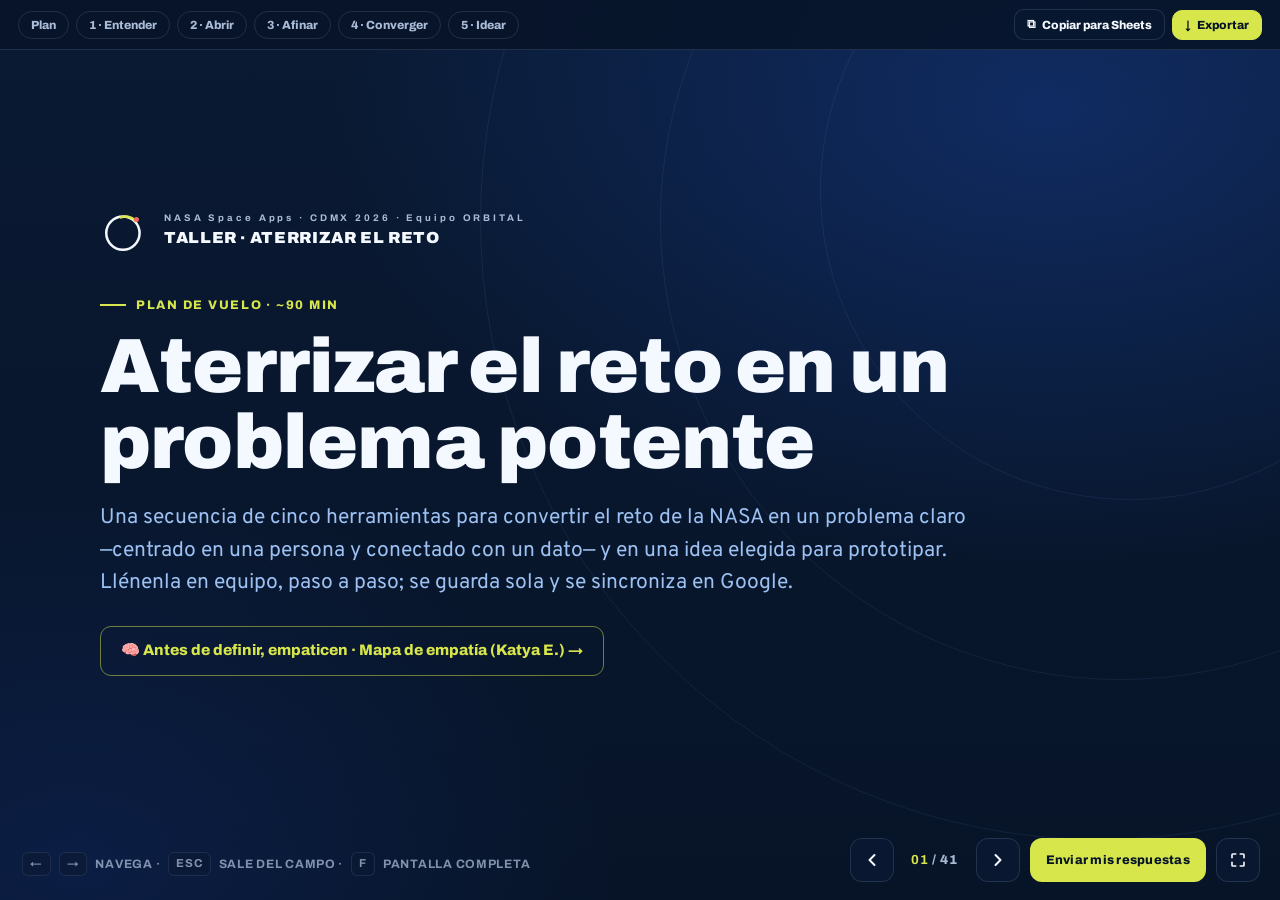
==== aterrizar.html @ d608878c "Arranque del HCD Kit a partir de la herramienta de ORBITAL Convierte la herramienta del Space Apps e" ====
<!DOCTYPE html>
<html lang="es">
<head>
<meta charset="UTF-8" />
<meta name="viewport" content="width=device-width, initial-scale=1.0" />
<title>ORBITAL · Aterrizar el reto (taller)</title>
<link rel="icon" type="image/png" sizes="32x32" href="favicon-32.png">
<link rel="icon" type="image/png" sizes="192x192" href="favicon-192.png">
<link rel="shortcut icon" href="favicon.ico">
<link rel="apple-touch-icon" href="apple-touch-icon.png">
<meta name="description" content="Taller paso a paso para aterrizar el reto de la NASA en un problema potente y una idea para prototipar. Formularios rellenables + exportación a Sheets. NASA Space Apps CDMX 2026." />
<link rel="preconnect" href="https://fonts.googleapis.com" />
<link rel="preconnect" href="https://fonts.gstatic.com" crossorigin />
<link href="https://fonts.googleapis.com/css2?family=Archivo:wght@400;600;700;800;900&family=Overpass:wght@300;400;500;600;700&display=swap" rel="stylesheet" />
<style>
  :root{
    --navy-900:#071428;--navy-800:#0a1a33;--navy-700:#0d2244;--navy-600:#102a55;
    --royal:#1e52c8;--royal-bright:#2a66e6;--blue-soft:#4e8fe6;--blue-pale:#9cc1f2;
    --lime:#d7e64b;--white:#f4f8ff;--mute:#a9bbd6;--line:rgba(156,193,242,.16);
    --card:rgba(18,38,74,.6);--ok:#4ccb8f;--warn:#f2c14e;--crit:#ef6a5a;
  }
  *{box-sizing:border-box;margin:0;padding:0}
  html,body{height:100%}
  body{font-family:"Overpass",system-ui,sans-serif;background:var(--navy-900);color:var(--white);line-height:1.55;-webkit-font-smoothing:antialiased;overflow:hidden}
  h1,h2,h3,h4,.display{font-family:"Archivo",sans-serif;letter-spacing:-.01em}
  a{color:var(--blue-soft)}

  /* ---------- DECK ---------- */
  .deck{position:fixed;inset:0;background:
      radial-gradient(1200px 760px at 82% 12%, rgba(30,82,200,.32), transparent 60%),
      radial-gradient(900px 640px at 6% 96%, rgba(20,50,130,.3), transparent 60%),
      linear-gradient(180deg,var(--navy-800),var(--navy-900))}
  .slide{position:absolute;inset:0;display:flex;flex-direction:column;justify-content:flex-start;
    padding:clamp(70px,10vh,98px) clamp(22px,6vw,96px) clamp(88px,12vh,112px);
    opacity:0;visibility:hidden;transform:scale(.985);
    transition:opacity .5s ease,transform .6s cubic-bezier(.2,.7,.2,1),visibility .5s;
    overflow-y:auto}
  .slide.active{opacity:1;visibility:visible;transform:none;z-index:2}
  .sin{width:100%;max-width:1080px;margin:auto}

  .rings{position:absolute;inset:0;overflow:hidden;pointer-events:none;z-index:0}
  .rings span{position:absolute;border-radius:50%;border:1px solid rgba(120,160,230,.10)}

  .r{opacity:0;transform:translateY(26px);
     transition:opacity .6s cubic-bezier(.2,.7,.2,1),transform .6s cubic-bezier(.2,.7,.2,1)}
  .slide.active .r{opacity:1;transform:none;transition-delay:var(--d,0s)}
  .slide.active .pop{animation:pop .6s both;animation-delay:var(--d,0s)}
  @keyframes pop{from{opacity:0;transform:scale(.9)}to{opacity:1;transform:scale(1)}}

  /* shared type */
  .eyebrow{font-family:"Archivo";font-weight:800;text-transform:uppercase;letter-spacing:.14em;font-size:clamp(.66rem,1.1vw,.78rem);color:var(--lime);display:inline-flex;align-items:center;gap:10px}
  .eyebrow::before{content:"";width:26px;height:2px;background:var(--lime);display:inline-block}
  .numtag{font-family:"Archivo";font-weight:900;color:var(--lime);font-size:clamp(1.3rem,2.4vw,1.7rem);display:block;margin-bottom:6px}
  h2.title{font-size:clamp(1.9rem,4.8vw,3.4rem);font-weight:900;line-height:1.02;margin:8px 0 14px}
  h2.title.sm{font-size:clamp(1.6rem,3.6vw,2.6rem);margin:0}
  .sub{color:var(--mute);font-size:clamp(1rem,1.7vw,1.2rem);max-width:70ch}
  .hl{color:var(--lime)} em{color:var(--blue-soft);font-style:normal}
  .chip{display:inline-flex;align-items:center;gap:8px;background:rgba(215,230,75,.14);border:1px solid rgba(215,230,75,.4);color:var(--lime);font-family:"Archivo";font-weight:800;font-size:clamp(.72rem,1.2vw,.82rem);letter-spacing:.06em;text-transform:uppercase;padding:6px 14px;border-radius:999px;margin-bottom:14px}

  /* ---------- HERO ---------- */
  .brandmark{display:flex;align-items:center;gap:14px;margin-bottom:34px}
  .logo-ring{width:50px;height:50px;flex:0 0 auto}
  .brandmark small{display:block;font-size:.6rem;letter-spacing:.3em;color:var(--mute);font-weight:700;font-family:"Archivo"}
  .brandmark b{font-size:1rem;letter-spacing:.04em;font-family:"Archivo";font-weight:900;text-transform:uppercase}
  .hero h1{font-weight:900;font-size:clamp(2.4rem,6.6vw,4.8rem);line-height:.98;margin:14px 0 22px;max-width:18ch}
  .hero .lead{color:var(--blue-pale);font-size:clamp(1.02rem,2vw,1.32rem);max-width:62ch;margin-bottom:26px}
  .ghostlink{display:inline-flex;align-items:center;gap:9px;background:transparent;color:var(--lime);border:1px solid rgba(215,230,75,.5);font-family:"Archivo",sans-serif;font-weight:800;font-size:clamp(.85rem,1.4vw,.95rem);padding:12px 20px;border-radius:11px;text-decoration:none}
  .ghostlink:hover{background:rgba(215,230,75,.08)}

  /* plan 90 min */
  .plan{display:grid;grid-template-columns:repeat(5,1fr);gap:14px;margin-top:26px}
  .plan a{display:block;background:var(--card);border:1px solid var(--line);border-radius:16px;padding:22px 18px;text-decoration:none;color:var(--white);transition:.2s}
  .plan a:hover{border-color:var(--lime);transform:translateY(-3px)}
  .plan .pn{font-family:"Archivo";font-weight:900;color:var(--lime);font-size:1rem}
  .plan .pt{font-weight:800;font-family:"Archivo";font-size:clamp(1.05rem,1.8vw,1.3rem);margin:8px 0 6px}
  .plan .pm{color:var(--mute);font-size:.88rem}

  /* howbar + traps */
  .howbar{background:linear-gradient(135deg,rgba(30,82,200,.22),var(--navy-700));border:1px solid var(--line);border-radius:18px;padding:clamp(24px,3.5vw,38px)}
  .howbar h3{font-size:clamp(1.2rem,2.2vw,1.6rem);margin-bottom:14px;display:flex;align-items:center;gap:9px}
  .howbar p{color:var(--mute);font-size:clamp(.98rem,1.6vw,1.12rem);margin-bottom:12px}
  .howbar p:last-of-type{margin-bottom:0}
  .howbar b{color:var(--white)}
  .traps{display:grid;grid-template-columns:1fr 1fr;gap:20px;margin-top:18px}
  .trap{background:rgba(239,106,90,.09);border:1px solid rgba(239,106,90,.3);border-radius:16px;padding:clamp(20px,2.6vw,30px)}
  .trap .tt{font-family:"Archivo";font-weight:800;color:var(--crit);font-size:clamp(.82rem,1.3vw,.95rem);text-transform:uppercase;letter-spacing:.05em;margin-bottom:8px}
  .trap p{color:var(--mute);font-size:clamp(.95rem,1.5vw,1.08rem);margin:0}

  /* meta cards */
  .meta{display:grid;grid-template-columns:1fr 1fr;gap:16px;margin:18px 0 6px}
  .mcard{background:var(--card);border:1px solid var(--line);border-radius:14px;padding:clamp(16px,2vw,22px) clamp(17px,2.2vw,24px)}
  .mcard .lbl{font-family:"Archivo";font-weight:800;font-size:.74rem;text-transform:uppercase;letter-spacing:.07em;color:var(--blue-soft);margin-bottom:6px}
  .mcard p{color:var(--mute);font-size:clamp(.92rem,1.4vw,1.04rem);margin:0}
  .mcard p b{color:var(--white)}
  .mcard.key{border-color:rgba(215,230,75,.35)} .mcard.key .lbl{color:var(--lime)}
  .mcard.err{border-color:rgba(239,106,90,.3)} .mcard.err .lbl{color:var(--crit)}
  .bigcard{padding:clamp(24px,3.4vw,40px)}
  .bigcard p{font-size:clamp(1.1rem,2.2vw,1.55rem);line-height:1.4;color:var(--white);font-family:"Archivo";font-weight:600}

  /* instruction statement */
  .instr{background:linear-gradient(135deg,var(--navy-600),var(--navy-700));border:1px solid var(--line);border-left:5px solid var(--lime);border-radius:18px;padding:clamp(24px,3.6vw,42px);color:var(--mute);font-size:clamp(1.05rem,2.3vw,1.6rem);line-height:1.45;font-family:"Archivo";font-weight:600}
  .instr b{color:var(--white)}
  .instr.small{font-size:clamp(.98rem,1.7vw,1.2rem);margin-top:16px}
  .formula{background:linear-gradient(135deg,var(--navy-600),var(--navy-700));border:1px solid var(--line);border-left:4px solid var(--lime);border-radius:14px;padding:clamp(18px,2.4vw,26px) clamp(20px,2.6vw,30px);margin:6px 0 16px;font-family:"Archivo";font-weight:600;font-size:clamp(1.05rem,2vw,1.4rem);line-height:1.4}
  .formula em{color:var(--lime);font-style:normal}

  /* fill slides */
  .fgrid{display:grid;grid-template-columns:1.05fr 1fr;gap:clamp(20px,3vw,44px);align-items:start;margin-top:16px}
  .fhead{display:flex;align-items:center;gap:14px}
  .fn{width:38px;height:38px;border-radius:11px;background:rgba(215,230,75,.14);border:1px solid rgba(215,230,75,.4);color:var(--lime);font-family:"Archivo";font-weight:800;display:flex;align-items:center;justify-content:center;font-size:1.1rem;flex:0 0 auto}
  .fq{color:var(--blue-pale);font-size:clamp(1rem,1.8vw,1.22rem);font-weight:600;margin:10px 0 14px}
  ul.prompts{list-style:none;display:grid;gap:10px}
  ul.prompts li{color:var(--mute);font-size:clamp(.9rem,1.4vw,1.02rem);padding-left:20px;position:relative;line-height:1.5}
  ul.prompts li::before{content:"";position:absolute;left:0;top:9px;width:7px;height:7px;border-radius:50%;background:var(--blue-soft)}
  ul.prompts li em{color:var(--blue-soft)}
  textarea,input[type=text]{width:100%;background:rgba(7,20,40,.55);border:1px solid var(--line);border-radius:12px;color:var(--white);font-family:"Overpass",sans-serif;font-size:clamp(.96rem,1.5vw,1.08rem);padding:13px 15px;resize:vertical;transition:.15s}
  textarea:focus,input[type=text]:focus{outline:none;border-color:var(--lime);background:rgba(7,20,40,.85)}
  textarea{min-height:clamp(150px,26vh,250px)}
  textarea.tall{min-height:clamp(170px,30vh,300px)}
  .ds{display:flex;flex-wrap:wrap;align-items:center;gap:8px;margin-top:12px}
  .ds label{cursor:pointer}
  .ds input{position:absolute;opacity:0;width:0;height:0}
  .ds span.d,.ds span.s{display:inline-block;font-family:"Archivo";font-weight:800;font-size:.8rem;padding:8px 16px;border-radius:999px;border:1px solid var(--line);color:var(--mute);transition:.15s}
  .ds input:checked + span.d{background:rgba(76,203,143,.18);border-color:var(--ok);color:var(--ok)}
  .ds input:checked + span.s{background:rgba(242,193,78,.18);border-color:var(--warn);color:var(--warn)}
  .dshelp{font-size:.8rem;color:var(--mute);flex-basis:100%}
  .exrow{margin-top:14px}
  .exbtn{cursor:pointer;font-family:"Archivo";font-weight:800;font-size:.82rem;color:var(--blue-soft);background:rgba(10,26,51,.5);border:1px dashed rgba(78,143,230,.5);border-radius:11px;padding:10px 16px;transition:.15s;text-align:left}
  .exbtn:hover{border-color:var(--lime);color:var(--lime)}
  .povbox{background:linear-gradient(135deg,var(--navy-600),var(--navy-700));border:1px solid var(--line);border-left:4px solid var(--blue-soft);border-radius:14px;padding:clamp(16px,2.2vw,24px) clamp(18px,2.6vw,28px);font-family:"Archivo";font-weight:600;font-size:clamp(1.05rem,2vw,1.45rem);line-height:1.35;margin:16px 0}
  .povbox em{color:var(--blue-soft)}

  /* autorrevisión */
  .hecho{background:linear-gradient(135deg,var(--navy-600),var(--navy-700));border:1px solid var(--line);border-left:5px solid var(--lime);border-radius:16px;padding:clamp(18px,2.6vw,28px) clamp(20px,3vw,32px);font-family:"Archivo";font-weight:600;font-size:clamp(1.05rem,2.2vw,1.55rem);line-height:1.35;margin:16px 0 20px;min-height:1.4em}
  .checks{display:grid;gap:14px}
  .chk{display:flex;align-items:flex-start;gap:14px;cursor:pointer;color:var(--mute);font-size:clamp(.95rem,1.5vw,1.08rem);background:var(--card);border:1px solid var(--line);border-radius:14px;padding:16px 18px}
  .chk input{appearance:none;-webkit-appearance:none;width:24px;height:24px;border:1px solid var(--line);border-radius:7px;flex:0 0 auto;margin-top:1px;cursor:pointer;transition:.15s;position:relative;background:rgba(7,20,40,.5)}
  .chk input:checked{background:var(--lime);border-color:var(--lime)}
  .chk input:checked::after{content:"✓";position:absolute;inset:0;display:flex;align-items:center;justify-content:center;color:#071428;font-size:.95rem;font-weight:900}
  .chk b{color:var(--white)}
  .verdict{margin-top:16px;font-family:"Archivo";font-weight:800;font-size:.9rem;padding:8px 16px;border-radius:999px;display:inline-block}
  .verdict.good{background:rgba(76,203,143,.15);color:var(--ok)}
  .verdict.warn{background:rgba(242,193,78,.15);color:var(--warn)}
  .verdict.none{background:rgba(156,193,242,.1);color:var(--mute)}
  .hecho.empty{color:var(--mute);font-weight:400;font-style:italic;font-size:clamp(.95rem,1.6vw,1.1rem)}
  .arfoot{display:flex;flex-wrap:wrap;align-items:center;gap:12px;margin-top:16px}
  .arfoot .verdict{margin-top:0}
  .editlink{cursor:pointer;font-family:"Archivo";font-weight:800;font-size:.82rem;color:var(--white);background:rgba(10,26,51,.6);border:1px solid var(--line);border-radius:11px;padding:10px 16px;transition:.15s}
  .editlink:hover{border-color:var(--lime);color:var(--lime)}

  /* matriz */
  .matrix{overflow:auto;border:1px solid var(--line);border-radius:16px;max-height:max(280px,calc(100vh - 290px));margin-top:16px}
  table{border-collapse:collapse;width:100%;min-width:720px;font-size:clamp(.84rem,1.3vw,.95rem)}
  th,td{padding:12px 14px;text-align:left;border-bottom:1px solid var(--line);vertical-align:top}
  thead th{font-family:"Archivo";font-weight:800;font-size:.7rem;text-transform:uppercase;letter-spacing:.06em;color:var(--blue-soft);background:rgba(10,26,51,.95);position:sticky;top:0;z-index:1}
  tbody tr:last-child td{border-bottom:none}
  .mhmw{color:var(--white);font-size:.88rem}
  .mhmw .rcname{font-family:"Archivo";font-weight:800;color:var(--lime);font-size:.72rem;text-transform:uppercase;letter-spacing:.05em;display:block;margin-bottom:3px}
  select{background:rgba(7,20,40,.6);border:1px solid var(--line);border-radius:8px;color:var(--white);font-family:"Overpass";font-size:.95rem;padding:8px 10px;cursor:pointer}
  select:focus{outline:none;border-color:var(--lime)}
  .total{font-family:"Archivo";font-weight:900;font-size:1.25rem;color:var(--lime);text-align:center}
  .pickbtn{cursor:pointer;font-family:"Archivo";font-weight:800;font-size:.75rem;padding:7px 13px;border-radius:999px;border:1px solid var(--line);background:transparent;color:var(--mute);transition:.15s;white-space:nowrap}
  .pickbtn:hover{border-color:var(--lime);color:var(--lime)}
  .pickbtn.on{background:var(--lime);color:#071428;border-color:var(--lime)}

  /* ideation */
  .rh{display:flex;align-items:center;gap:12px;margin-bottom:8px;flex-wrap:wrap}
  .rnum{font-family:"Archivo";font-weight:900;color:var(--lime);font-size:clamp(1.2rem,2.2vw,1.6rem)}
  .rh h3{font-size:clamp(1.4rem,2.8vw,2rem);font-weight:900}
  .rtime{font-family:"Archivo";font-weight:800;font-size:.7rem;color:var(--lime);background:rgba(215,230,75,.12);border:1px solid rgba(215,230,75,.35);padding:4px 11px;border-radius:999px;text-transform:uppercase;letter-spacing:.05em}
  p.rd{color:var(--mute);font-size:clamp(.98rem,1.6vw,1.14rem);margin-bottom:16px;max-width:75ch}
  p.rd b{color:var(--white)}
  .idealist{display:grid;grid-template-columns:1fr 1fr;gap:10px 22px}
  .idearow{display:flex;align-items:center;gap:10px}
  .idearow .num{font-family:"Archivo";font-weight:800;color:var(--mute);font-size:.85rem;width:20px;flex:0 0 auto;text-align:right}
  .combobox{display:grid;grid-template-columns:1fr 1fr 1fr;gap:16px;margin-top:6px}
  .combocol{background:var(--card);border:1px solid var(--line);border-radius:14px;padding:16px 16px 10px}
  .combocol h5{font-family:"Archivo";font-weight:800;font-size:.95rem;margin-bottom:4px}
  .combocol .src{color:var(--mute);font-size:.78rem;margin-bottom:12px}
  .combocol.dato h5{color:var(--lime)} .combocol.canal h5{color:var(--blue-soft)} .combocol.mom h5{color:var(--warn)}
  .combocol .col-in{margin-bottom:8px}
  .combocol input[type=text]{padding:10px 12px}
  .pickgrid{display:grid;grid-template-columns:1fr 1fr;gap:18px}
  .chosenq{background:linear-gradient(135deg,rgba(30,82,200,.28),var(--navy-700));border:1px solid rgba(215,230,75,.35);border-radius:14px;padding:14px 18px;margin-bottom:18px}
  .chosenq .lbl{font-family:"Archivo";font-weight:800;font-size:.72rem;text-transform:uppercase;letter-spacing:.06em;color:var(--lime);margin-bottom:4px}
  .chosenq .txt{font-size:clamp(.98rem,1.7vw,1.15rem);font-weight:600;color:var(--white)}
  .chosenq .txt.empty{color:var(--mute);font-weight:400;font-style:italic;font-size:.92rem}
  .r3row{display:grid;grid-template-columns:1fr 1fr;gap:14px;margin-bottom:14px}
  .r3row .lb,.lb{font-size:.82rem;color:var(--mute);margin-bottom:6px;font-family:"Archivo";font-weight:700}

  /* modal de ejemplos */
  .exsrc{display:none}
  .modal{position:fixed;inset:0;z-index:60;background:rgba(4,10,22,.8);backdrop-filter:blur(6px);display:none;align-items:center;justify-content:center;padding:18px}
  .modal.open{display:flex}
  .mbox{background:var(--navy-800);border:1px solid var(--line);border-radius:18px;max-width:900px;width:100%;max-height:86vh;overflow:auto;padding:26px 28px;position:relative}
  .mbox h3{font-size:clamp(1.1rem,2vw,1.4rem);font-weight:900;margin:0 40px 14px 0}
  .mclose{position:absolute;top:14px;right:14px;width:36px;height:36px;border-radius:10px;border:1px solid var(--line);background:rgba(10,26,51,.8);color:var(--white);cursor:pointer;font-size:1rem}
  .mclose:hover{border-color:var(--lime);color:var(--lime)}
  .exbody{color:var(--mute);font-size:.94rem}
  .exbody p b{color:var(--white)}
  .exbody table{min-width:0;width:100%;font-size:.86rem}
  .exbody td{padding:9px 11px}
  .extag{font-family:"Archivo";font-weight:800;font-size:.68rem;padding:2px 7px;border-radius:5px}
  .extag.d{background:rgba(76,203,143,.16);color:var(--ok)} .extag.s{background:rgba(242,193,78,.16);color:var(--warn)}
  .exrc{color:var(--lime);font-family:"Archivo";font-weight:700;font-size:.8rem;white-space:nowrap}

  /* closing */
  .btnrow{display:flex;gap:12px;flex-wrap:wrap;margin-top:18px}
  .btnrow .pickbtn{font-size:.85rem;padding:11px 18px}
  .credit{margin-top:30px;text-align:center;color:var(--mute);font-size:.84rem}
  .credit .logo-ring{width:34px;height:34px;margin:0 auto 10px;display:block}

  /* ---------- CHROME ---------- */
  .prog{position:fixed;top:0;left:0;height:3px;background:var(--lime);width:0;z-index:40;transition:width .4s ease;box-shadow:0 0 12px rgba(215,230,75,.5)}
  .tbar{position:fixed;top:0;left:0;right:0;z-index:35;background:rgba(7,20,40,.88);backdrop-filter:blur(10px);border-bottom:1px solid var(--line)}
  .tin{padding:9px 18px;display:flex;align-items:center;gap:7px}
  .tchip{font-family:"Archivo";font-weight:800;font-size:.74rem;color:var(--mute);background:transparent;cursor:pointer;padding:7px 12px;border-radius:999px;border:1px solid var(--line);white-space:nowrap;transition:.2s}
  .tchip:hover{color:var(--white);border-color:var(--blue-soft)}
  .tchip.on{color:#071428;background:var(--lime);border-color:var(--lime)}
  .tin .sp{flex:1}
  .tin .tb{font-family:"Archivo";font-weight:800;font-size:.74rem;cursor:pointer;border-radius:10px;padding:8px 12px;border:1px solid var(--line);background:rgba(10,26,51,.6);color:var(--white);transition:.2s;display:inline-flex;align-items:center;gap:6px;white-space:nowrap}
  .tin .tb:hover{border-color:var(--lime);color:var(--lime)}
  .tin .tb.prime{background:var(--lime);color:#071428;border-color:var(--lime)}
  .saved{font-size:.72rem;color:var(--ok);font-family:"Archivo";font-weight:700;opacity:0;transition:.3s}
  .saved.show{opacity:1}
  .hud{position:fixed;bottom:18px;right:20px;display:flex;align-items:center;gap:10px;z-index:30}
  .hud button{width:44px;height:44px;border-radius:12px;border:1px solid var(--line);background:rgba(10,26,51,.8);color:var(--white);cursor:pointer;display:flex;align-items:center;justify-content:center;transition:.2s;backdrop-filter:blur(6px)}
  .hud button:hover{border-color:var(--lime);color:var(--lime)}
  .hud button:disabled{opacity:.3;cursor:default;border-color:var(--line);color:var(--white)}
  .counter{font-family:"Archivo";font-weight:800;font-size:.82rem;color:var(--mute);letter-spacing:.08em;padding:0 6px;min-width:62px;text-align:center}
  .counter b{color:var(--lime)}
  .hint-key{position:fixed;bottom:24px;left:22px;z-index:30;color:var(--mute);font-size:.76rem;font-family:"Archivo";font-weight:700;letter-spacing:.06em;text-transform:uppercase;display:flex;align-items:center;gap:8px;opacity:.75}
  .hint-key kbd{background:rgba(10,26,51,.8);border:1px solid var(--line);border-radius:6px;padding:2px 7px;font-family:"Archivo";font-size:.72rem}
  .hint-key.gone{opacity:0;transition:opacity .6s;pointer-events:none}

  @media(max-width:820px){
    .plan{grid-template-columns:1fr 1fr}
    .traps,.meta,.fgrid,.combobox,.r3row,.idealist{grid-template-columns:1fr}
    .hint-key{display:none}
    .slide{padding:68px 20px 92px}
    .tchip.hideM{display:none}
    .tchip.hideM.on{display:inline-flex}
    .pickgrid{grid-template-columns:1fr}
    /* matriz como tarjetas en celular */
    .matrix{max-height:none;overflow:visible;border:none}
    .matrix table{min-width:0}
    .matrix thead{display:none}
    .matrix tbody,.matrix td{display:block}
    .matrix tr{display:grid;grid-template-columns:1fr 1fr;gap:10px 12px;background:var(--card);border:1px solid var(--line);border-radius:14px;padding:14px;margin-bottom:12px}
    .matrix td{border:none;padding:0}
    .matrix td.mhmw{grid-column:1/-1}
    .matrix td[data-l]::before{content:attr(data-l);display:block;font-family:"Archivo";font-weight:800;font-size:.66rem;text-transform:uppercase;letter-spacing:.05em;color:var(--blue-soft);margin-bottom:6px}
    .matrix td select{width:100%}
    .matrix td.total{text-align:left;align-self:center}
    .matrix td.pickcell{align-self:center;justify-self:end}
    .tin{padding:8px 12px}
    .tin .tl{display:none}
    .tin .tb{padding:8px 11px}
    .mbox{padding:22px 18px}
  }
</style>
</head>
<body>

<div class="prog" id="prog"></div>

<!-- BARRA SUPERIOR -->
<nav class="tbar">
  <div class="tin">
    <button type="button" class="tchip" data-goto="plan" data-step="0">Plan</button>
    <button type="button" class="tchip hideM" data-goto="p1" data-step="1">1 · Entender</button>
    <button type="button" class="tchip hideM" data-goto="p2" data-step="2">2 · Abrir</button>
    <button type="button" class="tchip hideM" data-goto="p3" data-step="3">3 · Afinar</button>
    <button type="button" class="tchip hideM" data-goto="p4" data-step="4">4 · Converger</button>
    <button type="button" class="tchip hideM" data-goto="p5" data-step="5">5 · Idear</button>
    <span class="sp"></span>
    <span class="saved" id="savedMsg">Guardado ✓</span>
    <button type="button" class="tb" id="copyBtn" title="Copiar todo en formato tabla para pegar en Google Sheets">⧉<span class="tl"> Copiar para Sheets</span></button>
    <button type="button" class="tb prime" id="csvBtn" title="Descargar CSV para abrir en Sheets/Excel">↓<span class="tl"> Exportar</span></button>
  </div>
</nav>

<div class="deck" id="deck">

  <!-- PORTADA -->
  <section class="slide hero active" id="cover">
    <div class="rings">
      <span style="width:620px;height:620px;top:-120px;right:-160px"></span>
      <span style="width:920px;height:920px;top:-240px;right:-300px"></span>
      <span style="width:1240px;height:1240px;top:-400px;right:-440px"></span>
    </div>
    <div class="sin" style="position:relative;z-index:1">
      <div class="brandmark r" style="--d:.05s">
        <span class="logo-ring"><svg viewBox="0 0 48 48" fill="none"><circle cx="22" cy="26" r="16" stroke="#f4f8ff" stroke-width="2.4"/><path d="M34 14 C 30 10, 24 9, 20 11" stroke="#d7e64b" stroke-width="2.4" stroke-linecap="round"/><circle cx="35" cy="13" r="2.4" fill="#ef6a5a"/></svg></span>
        <span><small>NASA Space Apps · CDMX 2026 · Equipo ORBITAL</small><b>Taller · Aterrizar el reto</b></span>
      </div>
      <div class="eyebrow r" style="--d:.15s">Plan de vuelo · ~90 min</div>
      <h1 class="r" style="--d:.25s">Aterrizar el reto en un problema potente</h1>
      <p class="lead r" style="--d:.36s">Una secuencia de cinco herramientas para convertir el reto de la NASA en un problema claro —centrado en una persona y conectado con un dato— y en una idea elegida para prototipar. Llénenla en equipo, paso a paso; se guarda sola y se sincroniza en Google.</p>
      <div class="r" style="--d:.46s"><a class="ghostlink" href="empatia.html">🧠 Antes de definir, empaticen · Mapa de empatía (Katya E.) →</a></div>
    </div>
  </section>

  <!-- PLAN 90 MIN -->
  <section class="slide" id="plan" data-step="0">
    <div class="sin">
      <div class="eyebrow r" style="--d:.05s">Plan de vuelo · ~90 min</div>
      <h2 class="title r" style="--d:.12s">Cinco herramientas, en orden</h2>
      <div class="plan">
        <a href="#p1" data-goto="p1" class="pop" style="--d:.2s"><div class="pn">1 · 30 min</div><div class="pt">Entender</div><div class="pm">Canvas del problema</div></a>
        <a href="#p2" data-goto="p2" class="pop" style="--d:.28s"><div class="pn">2 · 15 min</div><div class="pt">Abrir</div><div class="pm">Siete "¿Cómo podríamos…?"</div></a>
        <a href="#p3" data-goto="p3" class="pop" style="--d:.36s"><div class="pn">3 · 5 min</div><div class="pt">Afinar</div><div class="pm">Autorrevisión</div></a>
        <a href="#p4" data-goto="p4" class="pop" style="--d:.44s"><div class="pn">4 · 10 min</div><div class="pt">Converger</div><div class="pm">Matriz de elección</div></a>
        <a href="#p5" data-goto="p5" class="pop" style="--d:.52s"><div class="pn">5 · 25 min</div><div class="pt">Idear</div><div class="pm">Dato · Canal · Momento</div></a>
      </div>
    </div>
  </section>

  <!-- CÓMO USAR -->
  <section class="slide" id="howto" data-step="0">
    <div class="sin">
      <div class="howbar r" style="--d:.1s">
        <h3>⚙️ Cómo usar esta página</h3>
        <p><b>Síganla en orden.</b> Cada paso explica qué hacer y trae sus campos para llenar en vivo durante la reunión.</p>
        <p><b>Se guarda sola</b> en este navegador mientras escriben. Al terminar, usen <b>“Exportar”</b> o <b>“Copiar para Sheets”</b> (barra de arriba) para llevarse todo a una hoja de cálculo y usarlo como insumo al prototipar.</p>
      </div>
    </div>
  </section>

  <!-- TRAMPAS -->
  <section class="slide" id="traps" data-step="0">
    <div class="sin">
      <div class="eyebrow r" style="--d:.05s">Antes de empezar</div>
      <h2 class="title r" style="--d:.12s">Dos trampas por evitar</h2>
      <div class="traps">
        <div class="trap pop" style="--d:.22s"><div class="tt">Trampa 1 · no copiar el reto</div><p>El enunciado de la NASA es el punto de partida, no la respuesta. En el recuadro de Problema va una causa, no el reto repetido.</p></div>
        <div class="trap pop" style="--d:.32s"><div class="tt">Trampa 2 · no empezar por los datos</div><p>“Tenemos este dataset, ¿qué hacemos?” lleva a una solución buscando problema. Primero la persona, luego el dato.</p></div>
      </div>
    </div>
  </section>

  <!-- EQUIPO -->
  <section class="slide" id="team" data-step="0">
    <div class="sin">
      <div class="eyebrow r" style="--d:.05s">Trabajo en equipo</div>
      <h2 class="title r" style="--d:.12s">Tu nombre y tu equipo</h2>
      <div id="syncbar" class="r" style="margin-top:6px;--d:.2s"></div>
      <p class="sub r" style="margin-top:14px;font-size:.95rem;--d:.28s">Pon tu nombre y conéctate (⚙️) para llenarlo en equipo desde cualquier dispositivo y que todo caiga en el mismo Google Sheet. Sin conectar, funciona en este dispositivo.</p>
      <div style="height:170px"></div>
    </div>
  </section>

  <!-- ===================== PASO 1 ===================== -->
  <section class="slide" id="p1" data-step="1">
    <div class="sin">
      <span class="chip r" style="--d:.05s">30 min · Entender el problema</span>
      <h2 class="title r" style="--d:.12s"><span class="hl">1 ·</span> Canvas del problema</h2>
      <div class="meta">
        <div class="mcard pop" style="--d:.2s"><div class="lbl">Qué es</div><p>Un lienzo de siete recuadros que describe el problema desde varias caras: cuándo ocurre, a quién, qué lo causa, cuánto duele y qué se hace hoy.</p></div>
        <div class="mcard pop" style="--d:.28s"><div class="lbl">Objetivo</div><p>Una definición del problema basada en evidencia, no en intuición. Una frase que los jueces entiendan en segundos.</p></div>
        <div class="mcard key pop" style="--d:.36s"><div class="lbl">La clave</div><p>El recuadro de <b>Problema va al final</b>: es lo que menos se sabe al inicio y debe salir de los demás. Marquen cada nota como Dato o Supuesto — es la única forma de distinguir un canvas con evidencia de uno lleno de suposiciones.</p></div>
        <div class="mcard err pop" style="--d:.44s"><div class="lbl">Error común</div><p>Copiar el enunciado del reto en el recuadro de Problema, o escribir una solución disfrazada (“no existe una app que…”).</p></div>
      </div>
      <div class="exrow r" style="--d:.5s"><button type="button" class="exbtn" data-ex="ex1">Ver ejemplo trabajado (riego · humedad del suelo / SMAP)</button></div>
    </div>
  </section>

  <section class="slide" id="p1-how" data-step="1">
    <div class="sin">
      <div class="eyebrow r" style="--d:.05s">Paso 1 · Cómo llenarlo</div>
      <div class="instr r" style="--d:.15s;margin-top:14px">Llenen los recuadros <b>en este orden</b> (Problema al final). En cada uno, marquen <b>D</b> si lo vieron o midieron (tiene fuente) o <b>S</b> si lo creen (supuesto). Los supuestos importantes son lo primero que conviene verificar.</div>
    </div>
  </section>

  <div data-gen="canvas"></div>

  <section class="slide" id="p1-test" data-step="1">
    <div class="sin">
      <div class="eyebrow r" style="--d:.05s">Paso 1 · Antes de pasar al siguiente</div>
      <div class="mcard key bigcard r" style="--d:.15s;margin-top:16px"><div class="lbl">Prueba final del canvas</div><p>Si los jueces leen solo el recuadro de Problema, ¿entienden quién sufre, por qué y qué dato de la NASA lo cambia? Si no, el canvas todavía describe el reto y no el problema.</p></div>
    </div>
  </section>

  <!-- ===================== PASO 2 ===================== -->
  <section class="slide" id="p2" data-step="2">
    <div class="sin">
      <span class="chip r" style="--d:.05s">15 min · Abrir oportunidades</span>
      <h2 class="title r" style="--d:.12s"><span class="hl">2 ·</span> Siete “¿Cómo podríamos…?”</h2>
      <div class="meta">
        <div class="mcard pop" style="--d:.2s"><div class="lbl">Qué es</div><p>Convertir cada parte del problema en una pregunta abierta que invita a idear.</p></div>
        <div class="mcard pop" style="--d:.28s"><div class="lbl">Objetivo</div><p>Abrir varias puertas de entrada al mismo problema antes de elegir una. Opciones realmente distintas, no la misma pregunta con otras palabras.</p></div>
        <div class="mcard key pop" style="--d:.36s"><div class="lbl">La clave</div><p>Una buena pregunta “¿Cómo podríamos…?” nace de una <b>tensión</b>: la distancia entre cómo están las cosas hoy y cómo podrían estar. Cada fila trae un arranque que fuerza esa tensión.</p></div>
        <div class="mcard err pop" style="--d:.44s"><div class="lbl">Error común</div><p>Meter la solución dentro de la pregunta (“¿cómo podríamos hacer una app que…?”).</p></div>
      </div>
      <div class="exrow r" style="--d:.5s"><button type="button" class="exbtn" data-ex="ex2">Ver ejemplo trabajado (las 7 preguntas del caso de riego)</button></div>
    </div>
  </section>

  <section class="slide" id="p2-how" data-step="2">
    <div class="sin">
      <div class="eyebrow r" style="--d:.05s">Paso 2 · Cómo llenarlo</div>
      <div class="formula r" style="--d:.15s;margin-top:14px">Fórmula base: ¿Cómo podríamos <em>[verbo]</em> para que <em>[cliente]</em> pueda <em>[lograr algo]</em> en/cuando <em>[contexto]</em>, a pesar de <em>[limitación]</em>?</div>
      <div class="instr r" style="--d:.25s">Escriban <b>una pregunta por cada recuadro</b> del canvas. Usen el arranque de cada fila para no quedarse en una descripción.</div>
    </div>
  </section>

  <div data-gen="hmw"></div>

  <!-- ===================== PASO 3 ===================== -->
  <section class="slide" id="p3" data-step="3">
    <div class="sin">
      <span class="chip r" style="--d:.05s">5 min · Afinar</span>
      <h2 class="title r" style="--d:.12s"><span class="hl">3 ·</span> Autorrevisión</h2>
      <div class="meta">
        <div class="mcard pop" style="--d:.2s"><div class="lbl">Qué es</div><p>Tres preguntas de control para revisar cada “¿Cómo podríamos…?” sin ayuda externa.</p></div>
        <div class="mcard pop" style="--d:.28s"><div class="lbl">Objetivo</div><p>Detectar por sí mismos si una pregunta está mal calibrada: demasiado amplia, demasiado estrecha, o sin tensión.</p></div>
        <div class="mcard key pop" style="--d:.36s"><div class="lbl">La clave</div><p>Una pregunta bien calibrada está en un punto medio: si es muy amplia, no orienta; si es muy estrecha, ya trae la solución y no deja idear.</p></div>
        <div class="mcard err pop" style="--d:.44s"><div class="lbl">Señal</div><p>Si las siete preguntas se parecen demasiado entre sí, casi siempre el recuadro de Problema describe un síntoma y no una causa: regresen a él.</p></div>
      </div>
      <div class="exrow r" style="--d:.5s"><button type="button" class="exbtn" data-ex="ex3">Ver ejemplo de calibración</button></div>
    </div>
  </section>

  <section class="slide" id="p3-how" data-step="3">
    <div class="sin">
      <div class="eyebrow r" style="--d:.05s">Paso 3 · Cómo llenarlo</div>
      <div class="instr r" style="--d:.15s;margin-top:14px">Pasen cada pregunta por las tres casillas. La tercera es la que confirma que está bien: <b>si en un minuto se les ocurren tres ideas distintas, está calibrada.</b></div>
    </div>
  </section>

  <div data-gen="autorev"></div>

  <!-- ===================== PASO 4 ===================== -->
  <section class="slide" id="p4" data-step="4">
    <div class="sin">
      <span class="chip r" style="--d:.05s">10 min · Converger y decidir</span>
      <h2 class="title r" style="--d:.12s"><span class="hl">4 ·</span> Matriz de elección</h2>
      <div class="meta">
        <div class="mcard pop" style="--d:.2s"><div class="lbl">Qué es</div><p>Una tabla para calificar las preguntas que pasaron la autorrevisión con dos criterios y elegir una.</p></div>
        <div class="mcard pop" style="--d:.28s"><div class="lbl">Objetivo</div><p>Decidir rápido y con argumentos, no por quién habla más fuerte, y asegurar que lo elegido se pueda construir a tiempo.</p></div>
        <div class="mcard key pop" style="--d:.36s"><div class="lbl">La clave</div><p>Los dos criterios son las dos restricciones reales del evento. <b>Conectar con un dato de la NASA</b> hace que el proyecto pertenezca al reto; <b>poder prototiparlo en un día</b> hace que llegue a la presentación.</p></div>
        <div class="mcard pop" style="--d:.44s"><div class="lbl">Los que no ganan</div><p>No se tiran: sirven como argumentos en el pitch para mostrar que entendieron el problema desde varios ángulos.</p></div>
      </div>
      <div class="exrow r" style="--d:.5s"><button type="button" class="exbtn" data-ex="ex4">Ver ejemplo</button></div>
    </div>
  </section>

  <section class="slide" id="p4-matrix" data-step="4">
    <div class="sin">
      <div class="eyebrow r" style="--d:.05s">Paso 4 · Califiquen y elijan</div>
      <p class="sub r" style="--d:.12s;margin-top:10px;color:var(--mute)">Califiquen cada pregunta del 1 al 3 en los dos criterios. El <b style="color:var(--white)">total</b> se suma solo. Marquen <b style="color:var(--white)">“Elegir”</b> en la de mayor suma: con esa van a idear y prototipar.</p>
      <div class="matrix r" style="--d:.2s">
        <table>
          <thead><tr>
            <th style="width:46%">Pregunta “¿Cómo podríamos…?”</th>
            <th>¿Conecta con un dato de la NASA? (1–3)</th>
            <th>¿Se puede prototipar en un día? (1–3)</th>
            <th style="text-align:center">Total</th>
            <th></th>
          </tr></thead>
          <tbody id="matrix"></tbody>
        </table>
      </div>
      <div class="exrow r" style="--d:.28s"><button type="button" class="exbtn" data-ex="ex4">Ver ejemplo</button></div>
    </div>
  </section>

  <!-- ===================== PASO 5 ===================== -->
  <section class="slide" id="p5" data-step="5">
    <div class="sin">
      <span class="chip r" style="--d:.05s">25 min · Idear</span>
      <h2 class="title r" style="--d:.12s"><span class="hl">5 ·</span> Dato · Canal · Momento</h2>
      <div class="meta">
        <div class="mcard pop" style="--d:.2s"><div class="lbl">Qué es</div><p>Una ideación en tres rondas que combina escritura individual en silencio con una caja de combinaciones. Adapta dos técnicas: <em>brainwriting</em> y caja morfológica.</p></div>
        <div class="mcard pop" style="--d:.28s"><div class="lbl">Objetivo</div><p>Generar muchas ideas para la pregunta elegida, todas ancladas en un dato de la NASA y en el momento real del problema.</p></div>
        <div class="mcard key pop" style="--d:.36s"><div class="lbl">La clave</div><p>Casi toda solución de un hackathon de datos responde a tres preguntas: <b>qué dato</b>, <b>cómo le llega</b> a la persona y <b>en qué momento</b>. Combinar opciones de esas columnas produce ideas que nadie habría propuesto solo. Las columnas salen del canvas.</p></div>
        <div class="mcard err pop" style="--d:.44s"><div class="lbl">Error común</div><p>Discutir o descartar ideas mientras se generan. En las tres rondas todo se anota; se juzga solo al final.</p></div>
      </div>
      <div class="exrow r" style="--d:.5s"><button type="button" class="exbtn" data-ex="ex5">Ver ejemplo de la caja de combinaciones</button></div>
    </div>
  </section>

  <section class="slide" id="p5-r1" data-step="5">
    <div class="sin">
      <div class="chosenq r" style="--d:.05s"><div class="lbl">Pregunta elegida (del paso 4)</div><div class="txt empty chosenHMW">Marca “Elegir” en una pregunta del paso 4 y aparecerá aquí.</div></div>
      <div class="rh r" style="--d:.1s"><span class="rnum">Ronda 1</span><h3>En silencio</h3><span class="rtime">5 min</span></div>
      <p class="rd r" style="--d:.16s">Cada persona escribe <b>sola, al menos cinco ideas</b> para la pregunta elegida, una por renglón. Nadie comenta todavía.</p>
      <div class="idealist r" id="r1list" style="--d:.22s"></div>
    </div>
  </section>

  <section class="slide" id="p5-r2" data-step="5">
    <div class="sin">
      <div class="chosenq r" style="--d:.05s"><div class="lbl">Pregunta elegida (del paso 4)</div><div class="txt empty chosenHMW">Marca “Elegir” en una pregunta del paso 4 y aparecerá aquí.</div></div>
      <div class="rh r" style="--d:.1s"><span class="rnum">Ronda 2</span><h3>Combinar</h3><span class="rtime">10 min</span></div>
      <p class="rd r" style="--d:.16s">Llenen la caja con <b>tres a cinco opciones por columna</b>. Cada combinación —una opción de cada columna— es una idea. Las columnas salen del canvas.</p>
      <div class="combobox r" style="--d:.22s">
        <div class="combocol dato"><h5>Dato de la NASA</h5><div class="src">Sale de Contexto y Problema</div><div id="colDato"></div></div>
        <div class="combocol canal"><h5>Cómo le llega a la persona</h5><div class="src">Sale de Clientes y Alternativas</div><div id="colCanal"></div></div>
        <div class="combocol mom"><h5>En qué momento</h5><div class="src">Sale de Contexto</div><div id="colMom"></div></div>
      </div>
      <div class="exrow r" style="--d:.3s"><button type="button" class="exbtn" data-ex="ex5">Ver ejemplo de la caja de combinaciones</button></div>
    </div>
  </section>

  <section class="slide" id="p5-r3" data-step="5">
    <div class="sin">
      <div class="chosenq r" style="--d:.05s"><div class="lbl">Pregunta elegida (del paso 4)</div><div class="txt empty chosenHMW">Marca “Elegir” en una pregunta del paso 4 y aparecerá aquí.</div></div>
      <div class="rh r" style="--d:.1s"><span class="rnum">Ronda 3</span><h3>Construir sobre</h3><span class="rtime">5 min</span></div>
      <p class="rd r" style="--d:.16s">Cada quien toma una idea de otra persona y la mejora con <b>“sí, y además…”</b>.</p>
      <div id="r3list" class="r" style="--d:.22s"></div>
    </div>
  </section>

  <section class="slide" id="p5-pick" data-step="5">
    <div class="sin">
      <div class="chosenq r" style="--d:.05s"><div class="lbl">Pregunta elegida (del paso 4)</div><div class="txt empty chosenHMW">Marca “Elegir” en una pregunta del paso 4 y aparecerá aquí.</div></div>
      <div class="rh r" style="--d:.1s"><span class="rnum">Elegir</span><h3>La idea finalista</h3><span class="rtime">5 min</span></div>
      <p class="rd r" style="--d:.16s">Cada persona vota por tres ideas. Entre las más votadas, quédense con la que <b>puedan demostrar en un prototipo de un día</b>.</p>
      <div class="pickgrid r" style="--d:.22s">
        <div><div class="lb">Idea con la que seguimos</div><textarea data-k="final_idea" placeholder="La combinación / idea elegida para prototipar…"></textarea></div>
        <div><div class="lb">¿Por qué se puede prototipar en un día?</div><textarea data-k="final_why" placeholder="Qué es lo mínimo que mostraríamos en la demo…"></textarea></div>
      </div>
    </div>
  </section>

  <!-- CIERRE -->
  <section class="slide" id="done">
    <div class="sin">
      <div class="howbar r" style="--d:.1s">
        <h3>✅ Al terminar</h3>
        <p>Tienen un <b>problema claro</b>, siete puertas de entrada, una <b>pregunta elegida con argumentos</b> y una <b>idea para prototipar</b>. Exporten todo a Sheets y úsenlo como insumo directo para empezar a prototipar.</p>
        <div class="btnrow">
          <button type="button" id="copyBtn2" class="pickbtn">⧉ Copiar para Sheets</button>
          <button type="button" id="csvBtn2" class="pickbtn" style="background:var(--lime);color:#071428;border-color:var(--lime)">↓ Exportar CSV</button>
          <button type="button" id="resetBtn" class="pickbtn" style="border-color:rgba(239,106,90,.4);color:var(--crit)">↺ Reiniciar</button>
          <a class="pickbtn" href="insights.html" style="text-decoration:none">📊 Ver Insights</a>
          <a class="pickbtn" href="riesgo.html" style="text-decoration:none">⚠️ Siguiente: evaluación de riesgos</a>
        </div>
      </div>
      <div class="credit r" style="--d:.25s">
        <span class="logo-ring"><svg viewBox="0 0 48 48" fill="none"><circle cx="22" cy="26" r="16" stroke="#9cc1f2" stroke-width="2.4"/><path d="M34 14 C 30 10, 24 9, 20 11" stroke="#d7e64b" stroke-width="2.4" stroke-linecap="round"/><circle cx="35" cy="13" r="2.4" fill="#ef6a5a"/></svg></span>
        ORBITAL · Taller para aterrizar el reto — 🌮 Tacos de Asada<br/>
        NASA Space Apps Challenge CDMX 2026 · Método adaptado del kit "Plan de vuelo"
      </div>
    </div>
  </section>

</div>

<!-- EJEMPLOS (se abren en una ventana sobre la diapositiva) -->
<div class="exsrc" id="ex1" data-title="Ejemplo trabajado (riego · humedad del suelo / SMAP)">
  <div class="exbody">
    <p style="margin-bottom:10px">Caso ficticio, como referencia del nivel de detalle:</p>
    <table><tbody>
      <tr><td class="exrc">Contexto</td><td>Inicio de la temporada de lluvias. El productor decide sembrar tras las primeras lluvias, sin saber si el suelo retuvo humedad suficiente.</td><td><span class="extag d">D</span></td></tr>
      <tr><td class="exrc">Clientes</td><td>Pequeños productores de temporal (sin riego) que siembran maíz en parcelas propias. Decide y paga la misma persona.</td><td><span class="extag d">D</span></td></tr>
      <tr><td class="exrc">Alternativas</td><td>Experiencia propia, consejo de vecinos, calendario tradicional, pronóstico del clima en TV o celular.</td><td><span class="extag d">D</span></td></tr>
      <tr><td class="exrc">Desventajas</td><td>El pronóstico habla de lluvia, no de humedad en el suelo. Las herramientas satelitales existen, pero son técnicas, en inglés y a escala regional.</td><td><span class="extag d">D</span></td></tr>
      <tr><td class="exrc">Impacto emocional</td><td>Sensación de apuesta: si siembra muy pronto y el suelo se seca, pierde semilla y trabajo. Frustración de que “el clima ya no es como antes”.</td><td><span class="extag s">S</span></td></tr>
      <tr><td class="exrc">Impacto cuantificable</td><td>Costo de resembrar por hectárea (semilla + jornales) × hectáreas que se resiembran por temporada. Falta el dato: buscarlo en fuentes agrícolas oficiales.</td><td><span class="extag s">S</span></td></tr>
      <tr><td class="exrc">Problema</td><td>Los productores de temporal no pueden decidir con confianza cuándo sembrar porque solo ven la lluvia y no la humedad del suelo, aunque la NASA ya la mide desde satélite.</td><td><span class="extag d">D</span>/<span class="extag s">S</span></td></tr>
    </tbody></table>
  </div>
</div>
<div class="exsrc" id="ex2" data-title="Ejemplo trabajado (las 7 preguntas del caso de riego)">
  <div class="exbody">
    <table><tbody>
      <tr><td class="exrc">Contexto</td><td>¿Cómo podríamos anticipar el momento de riesgo para que el productor decida días antes y no el mismo día?</td></tr>
      <tr><td class="exrc">Clientes</td><td>¿Cómo podríamos combinar lo que el productor ya sabe de su tierra con lo que el satélite mide?</td></tr>
      <tr><td class="exrc">Alternativas</td><td>¿Cómo podríamos aprovechar los canales por los que hoy se informan, como vecinos o WhatsApp, para que el dato llegue por ahí?</td></tr>
      <tr><td class="exrc">Desventajas</td><td>¿Cómo podríamos ofrecer la información que ya existe, pero a escala de parcela y en español?</td></tr>
      <tr><td class="exrc">Impacto emocional</td><td>¿Cómo podríamos hacer que sembrar se sienta como una decisión informada y no como una apuesta?</td></tr>
      <tr><td class="exrc">Impacto cuantificable</td><td>¿Cómo podríamos reducir las hectáreas que se resiembran por haber sembrado con el suelo demasiado seco?</td></tr>
      <tr><td class="exrc">Problema</td><td>¿Cómo podríamos hacer que los datos de humedad del suelo lleguen al productor en un formato que entienda sin conocimientos técnicos?</td></tr>
    </tbody></table>
  </div>
</div>
<div class="exsrc" id="ex3" data-title="Ejemplo de calibración">
  <div class="exbody">
    <p>“¿Cómo podríamos mejorar la agricultura?” → <b>demasiado amplia</b> (sirve para cualquier reto): agreguen cliente y contexto.</p>
    <p style="margin-top:8px">“¿Cómo podríamos hacer una app con mapa de calor?” → <b>demasiado estrecha</b> (ya dice qué construir): quiten la solución y quédense con el “para qué”.</p>
    <p style="margin-top:8px">“¿Cómo podríamos hacer que la humedad del suelo llegue al productor sin tecnicismos?” → <b>bien calibrada</b> (salen tres ideas en un minuto).</p>
  </div>
</div>
<div class="exsrc" id="ex4" data-title="Ejemplo">
  <div class="exbody"><p>En el caso de riego, la pregunta de <b>Problema</b> (“que los datos de humedad lleguen al productor sin tecnicismos”) y la de <b>Alternativas</b> obtienen el total más alto: conectan directo con un dato satelital y se pueden demostrar con un prototipo sencillo de mensajes.</p></div>
</div>
<div class="exsrc" id="ex5" data-title="Ejemplo de la caja de combinaciones">
  <div class="exbody">
    <table><tbody>
      <tr><td class="exrc">Dato</td><td>Humedad del suelo actual · Pronóstico de humedad a 7 días · Histórico de humedad por zona</td></tr>
      <tr><td class="exrc">Canal</td><td>Mensaje de WhatsApp · Aviso en radio comunitaria · Tablero en la cooperativa</td></tr>
      <tr><td class="exrc">Momento</td><td>Después de las primeras lluvias · Una semana antes de sembrar · Al planear la temporada</td></tr>
    </tbody></table>
    <p style="margin-top:10px"><b>Una combinación:</b> humedad del suelo actual + WhatsApp + después de las primeras lluvias → un mensaje que, tras la primera lluvia, dice si conviene sembrar o esperar unos días.</p>
  </div>
</div>

<div class="modal" id="exmodal" role="dialog" aria-modal="true" aria-labelledby="exttl">
  <div class="mbox">
    <button type="button" class="mclose" id="exclose" aria-label="Cerrar">✕</button>
    <h3 id="exttl"></h3>
    <div id="exbody"></div>
  </div>
</div>

<div class="hud">
  <button id="prev" aria-label="Anterior"><svg width="20" height="20" viewBox="0 0 24 24" fill="none"><path d="M15 6l-6 6 6 6" stroke="currentColor" stroke-width="2.4" stroke-linecap="round" stroke-linejoin="round"/></svg></button>
  <span class="counter"><b id="cur">01</b> / <span id="total">00</span></span>
  <button id="next" aria-label="Siguiente"><svg width="20" height="20" viewBox="0 0 24 24" fill="none"><path d="M9 6l6 6-6 6" stroke="currentColor" stroke-width="2.4" stroke-linecap="round" stroke-linejoin="round"/></svg></button>
  <button id="sendBtn" type="button" style="width:auto;padding:0 16px;height:44px;font-family:Archivo,sans-serif;font-weight:800;font-size:.78rem;letter-spacing:.02em;color:#071428;background:var(--lime);border:none;border-radius:12px;cursor:pointer">Enviar mis respuestas</button>
  <button id="fs" aria-label="Pantalla completa"><svg width="18" height="18" viewBox="0 0 24 24" fill="none"><path d="M4 9V5a1 1 0 011-1h4M20 9V5a1 1 0 00-1-1h-4M4 15v4a1 1 0 001 1h4M20 15v4a1 1 0 01-1 1h-4" stroke="currentColor" stroke-width="2.2" stroke-linecap="round" stroke-linejoin="round"/></svg></button>
</div>
<div class="hint-key" id="keyhint"><kbd>←</kbd><kbd>→</kbd> navega · <kbd>Esc</kbd> sale del campo · <kbd>F</kbd> pantalla completa</div>

<script src="sync.js"></script>
<script>
/* ---------- data model ---------- */
var CANVAS = [
  {k:'contexto', n:1, name:'Contexto', q:'¿Cuándo ocurre el problema?', prompts:[
    'Reescriban con sus palabras, en una frase, la parte del reto de la NASA que les interesa.',
    '¿En qué lugar y momento concreto se vuelve un problema para alguien en la Tierra o en el espacio?',
    '¿Qué evento físico o ambiental lo dispara, y qué dato de la NASA lo registra?',
    '¿Cuándo <em>no</em> ocurre, aunque todo lo demás sea igual?']},
  {k:'clientes', n:2, name:'Clientes', q:'¿Quién lo tiene más seguido?', prompts:[
    'Fuera del equipo y de los jueces, ¿quién toma una decisión peor por no tener esta información?',
    '¿Es un científico, un gobierno local, una comunidad, un estudiante? Escojan uno solo.',
    '¿Quién lo padece y quién decide o paga la solución? ¿Son la misma persona?',
    '¿Ese cliente tiene acceso real a lo que van a construir: internet, idioma, nivel técnico?']},
  {k:'alternativas', n:3, name:'Alternativas', q:'¿Qué hacen hoy para resolverlo?', prompts:[
    '¿Qué herramientas de la NASA u otras agencias ya muestran estos datos?',
    '¿Cómo decide hoy la persona sin esos datos: experiencia, vecinos, avisos oficiales, redes sociales?',
    '¿Hay quien simplemente no hace nada y lo tolera?']},
  {k:'desventajas', n:4, name:'Desventajas de las alternativas', q:'¿Qué falla en lo que usan hoy?', prompts:[
    '¿Por qué esas herramientas no le sirven a <em>su</em> cliente? ¿Son muy técnicas, están en inglés, llegan tarde, son demasiado generales?',
    '¿En qué situaciones deja de funcionar lo que usa hoy?',
    '¿Esas desventajas bastan para que cambie de hábito, o solo son incómodas?']},
  {k:'emocional', n:5, name:'Impacto emocional', q:'¿Cómo se siente la persona?', prompts:[
    '¿Qué siente cuando la decisión le sale mal: incertidumbre, impotencia, sensación de que la información “no es para ella”?',
    '¿Qué teme que pase después?',
    '¿Hay una nota, testimonio o publicación real que lo muestre, o lo estamos imaginando?']},
  {k:'cuantificable', n:6, name:'Impacto cuantificable', q:'¿Qué se puede medir? (con unidades)', prompts:[
    '¿Qué pierde la persona cada vez que ocurre: tiempo, dinero, cosechas, salud, oportunidades?',
    '¿Qué pueden medir con los propios datos de la NASA? Hectáreas, personas expuestas, días de anticipación, grados, toneladas.',
    '¿Cuántas veces al año ocurre y a cuántas personas o lugares alcanza?',
    'Si no tienen el número exacto, ¿cuál es una estimación defendible y de dónde sale?']},
  {k:'problema', n:7, name:'Problema (causa raíz)', q:'¿Cuál es la causa raíz? — llénenlo al final', prompts:[
    '¿Los datos existen pero nadie los usa? ¿Por qué: son difíciles de encontrar, de leer, llegan tarde, están en otra escala?',
    'Pregunten “¿por qué?” hasta que la respuesta deje de ser un síntoma.',
    'Completen la frase: <em>[Cliente] no puede [decidir o hacer X] porque [causa], aunque la NASA ya tiene [dato].</em>',
    '¿Lo que escribieron es un problema o el nombre de su app disfrazado?']}
];
var HMW_START = {
  contexto:'¿Cómo podríamos cambiar cuándo o dónde pasa esto?',
  clientes:'¿Cómo podríamos usar lo que ellos ya saben o hacen?',
  alternativas:'¿Cómo podríamos construir sobre lo que ya funciona?',
  desventajas:'¿Cómo podríamos resolver lo que lo existente hace mal?',
  emocional:'¿Cómo podríamos cambiar este sentimiento por otro?',
  cuantificable:'¿Cómo podríamos mover este número, y en qué dirección?',
  problema:'¿Cómo podríamos eliminar la causa, no el síntoma?'
};
var AR_Q = [
  {t:'¿Sirve para cualquier reto?', help:'Si sí → demasiado amplia. Agreguen cliente y contexto.'},
  {t:'¿Ya dice qué van a construir?', help:'Si sí → demasiado estrecha. Quiten la solución y quédense con el “para qué”.'},
  {t:'¿Se les ocurren tres ideas distintas en un minuto?', help:'Si sí → está bien calibrada.'}
];

/* ---------- render: diapositivas por recuadro / pregunta / revisión ---------- */
function el(h){var d=document.createElement('div');d.innerHTML=h.trim();return d.firstChild;}
function gen(name, html){
  var ph=document.querySelector('[data-gen="'+name+'"]');
  ph.insertAdjacentHTML('beforebegin', html); ph.remove();
}

/* Paso 1 · un recuadro por diapositiva */
gen('canvas', CANVAS.map(function(f){
  var li=f.prompts.map(function(p){return '<li>'+p+'</li>'}).join('');
  return '<section class="slide" id="c-'+f.k+'" data-step="1"><div class="sin">'+
    '<div class="eyebrow r" style="--d:.05s">Paso 1 · Canvas del problema · Recuadro '+f.n+' de 7</div>'+
    '<div class="fgrid">'+
      '<div class="r" style="--d:.12s">'+
        '<div class="fhead"><span class="fn">'+f.n+'</span><h2 class="title sm">'+f.name+'</h2></div>'+
        '<div class="fq">'+f.q+'</div>'+
        '<ul class="prompts">'+li+'</ul>'+
      '</div>'+
      '<div class="r" style="--d:.2s">'+
        '<textarea class="tall" data-k="c_'+f.k+'" placeholder="Lo que encontramos…"></textarea>'+
        '<div class="ds"><label><input type="radio" name="ds_'+f.k+'" data-k="ds_'+f.k+'" value="D"><span class="d">Dato</span></label>'+
        '<label><input type="radio" name="ds_'+f.k+'" data-k="ds_'+f.k+'" value="S"><span class="s">Supuesto</span></label>'+
        '<span class="dshelp">Dato = lo vimos/medimos · Supuesto = lo creemos</span></div>'+
        '<div class="exrow"><button type="button" class="exbtn" data-ex="ex1">Ver ejemplo trabajado (riego · humedad del suelo / SMAP)</button></div>'+
      '</div>'+
    '</div></div></section>';
}).join(''));

/* Paso 2 · una pregunta por diapositiva */
gen('hmw', CANVAS.map(function(f){
  return '<section class="slide" id="h-'+f.k+'" data-step="2"><div class="sin">'+
    '<div class="eyebrow r" style="--d:.05s">Paso 2 · “¿Cómo podríamos…?” · Pregunta '+f.n+' de 7</div>'+
    '<div class="fhead r" style="--d:.1s;margin-top:12px"><span class="fn">'+f.n+'</span><h2 class="title sm">'+f.name+'</h2></div>'+
    '<div class="povbox r" style="--d:.16s">Empiecen con: <em>'+HMW_START[f.k]+'</em></div>'+
    '<div class="r" style="--d:.22s"><textarea class="tall" data-k="hmw_'+f.k+'" placeholder="Su “¿Cómo podríamos…?” para '+f.name.toLowerCase()+'…"></textarea></div>'+
    '<div class="exrow r" style="--d:.28s"><button type="button" class="exbtn" data-ex="ex2">Ver ejemplo trabajado (las 7 preguntas del caso de riego)</button></div>'+
  '</div></section>';
}).join(''));

/* Paso 3 · una revisión por diapositiva */
gen('autorev', CANVAS.map(function(f){
  var checks=AR_Q.map(function(q,i){
    return '<label class="chk"><input type="checkbox" data-k="ar'+(i+1)+'_'+f.k+'" data-ar="'+f.k+'"><span><b>'+q.t+'</b> — '+q.help+'</span></label>';
  }).join('');
  return '<section class="slide" id="a-'+f.k+'" data-step="3"><div class="sin">'+
    '<div class="eyebrow r" style="--d:.05s">Paso 3 · Autorrevisión · Pregunta '+f.n+' de 7</div>'+
    '<div class="fhead r" style="--d:.1s;margin-top:12px"><span class="fn">'+f.n+'</span><h2 class="title sm">'+f.name+'</h2></div>'+
    '<div class="hecho r" style="--d:.16s" data-hmwecho="'+f.k+'">—</div>'+
    '<div class="checks r" style="--d:.22s">'+checks+'</div>'+
    '<div class="arfoot"><span class="verdict none" id="verd_'+f.k+'">Sin revisar</span>'+
    '<button type="button" class="editlink" data-goto="h-'+f.k+'">✎ Editar esta pregunta (paso 2)</button></div>'+
    '<div class="exrow"><button type="button" class="exbtn" data-ex="ex3">Ver ejemplo de calibración</button></div>'+
  '</div></section>';
}).join(''));

/* Paso 4 · matriz */
var mx=document.getElementById('matrix');
CANVAS.forEach(function(f){
  function opts(){return '<option value="0">–</option><option value="1">1</option><option value="2">2</option><option value="3">3</option>';}
  mx.insertAdjacentHTML('beforeend',
   '<tr>'+
    '<td class="mhmw"><span class="rcname">'+f.name+'</span><span data-mhmw="'+f.k+'">—</span></td>'+
    '<td data-l="¿Conecta con un dato de la NASA? (1–3)"><select data-k="m1_'+f.k+'" data-m="'+f.k+'">'+opts()+'</select></td>'+
    '<td data-l="¿Se puede prototipar en un día? (1–3)"><select data-k="m2_'+f.k+'" data-m="'+f.k+'">'+opts()+'</select></td>'+
    '<td class="total" data-l="Total" id="tot_'+f.k+'">0</td>'+
    '<td class="pickcell"><button type="button" class="pickbtn" data-pick="'+f.k+'">Elegir</button></td>'+
   '</tr>');
});

/* Paso 5 · listas */
var r1=document.getElementById('r1list');
for(var i=1;i<=8;i++){
  r1.appendChild(el('<div class="idearow"><span class="num">'+i+'</span><input type="text" data-k="r1_'+i+'" placeholder="Idea '+i+'…"></div>'));
}
['Dato','Canal','Mom'].forEach(function(col){
  var box=document.getElementById('col'+col);
  for(var j=1;j<=5;j++){ box.appendChild(el('<div class="col-in"><input type="text" data-k="co_'+col.toLowerCase()+'_'+j+'" placeholder="Opción '+j+'"></div>')); }
});
var r3=document.getElementById('r3list');
for(var k=1;k<=3;k++){
  r3.appendChild(el('<div class="r3row"><div><div class="lb">Idea de base</div><input type="text" data-k="r3base_'+k+'" placeholder="Idea de otra persona…"></div><div><div class="lb">Sí, y además…</div><input type="text" data-k="r3add_'+k+'" placeholder="Cómo la mejoran…"></div></div>'));
}

/* ---------- state: collect / restore / autosave ---------- */
var KEY='aterrizar_orbital_v1';
function collect(){
  var m={};
  document.querySelectorAll('[data-k]').forEach(function(elm){
    var k=elm.getAttribute('data-k');
    if(elm.type==='checkbox'){ m[k]=elm.checked; }
    else if(elm.type==='radio'){ if(elm.checked) m[k]=elm.value; if(!(k in m)) m[k]=m[k]||''; }
    else { m[k]=elm.value; }
  });
  m.elegida = window._elegida||'';
  return m;
}
function restore(m){
  if(!m) return;
  document.querySelectorAll('[data-k]').forEach(function(elm){
    var k=elm.getAttribute('data-k'); if(!(k in m)) return;
    if(elm.type==='checkbox'){ elm.checked=!!m[k]; }
    else if(elm.type==='radio'){ elm.checked=(elm.value===m[k]); }
    else { elm.value=m[k]||''; }
  });
  if(m.elegida){ setPick(m.elegida,true); }
}
var saveT;
function save(){
  try{ localStorage.setItem(KEY, JSON.stringify(collect())); showSaved(); }catch(e){}
}
function queueSave(){ clearTimeout(saveT); saveT=setTimeout(save,450); }
var savedMsg=document.getElementById('savedMsg'), savedT;
function showSaved(){ savedMsg.classList.add('show'); clearTimeout(savedT); savedT=setTimeout(function(){savedMsg.classList.remove('show')},1400); }

/* ---------- live sync (entre pasos) ---------- */
function syncHMW(){
  CANVAS.forEach(function(f){
    var v=(document.querySelector('[data-k="hmw_'+f.k+'"]')||{}).value||'';
    var txt=v.trim()||'—';
    var echo=document.querySelector('[data-hmwecho="'+f.k+'"]');
    if(echo){ echo.textContent=v.trim()||'Todavía no escriben esta pregunta. Usen “✎ Editar esta pregunta” para ir al paso 2.'; echo.classList.toggle('empty',!v.trim()); }
    var mh=document.querySelector('[data-mhmw="'+f.k+'"]'); if(mh) mh.textContent=txt;
  });
  syncChosen();
}
function syncTotals(){
  CANVAS.forEach(function(f){
    var a=+(document.querySelector('[data-k="m1_'+f.k+'"]')||{}).value||0;
    var b=+(document.querySelector('[data-k="m2_'+f.k+'"]')||{}).value||0;
    var t=document.getElementById('tot_'+f.k); if(t) t.textContent=(a+b);
  });
}
function syncVerdict(ar){
  var c1=document.querySelector('[data-k="ar1_'+ar+'"]').checked;
  var c2=document.querySelector('[data-k="ar2_'+ar+'"]').checked;
  var c3=document.querySelector('[data-k="ar3_'+ar+'"]').checked;
  var v=document.getElementById('verd_'+ar); if(!v) return;
  v.className='verdict';
  if(c3 && !c1 && !c2){ v.classList.add('good'); v.textContent='Bien calibrada ✓'; }
  else if(c1||c2){ v.classList.add('warn'); v.textContent=(c1&&c2)?'Ajustar: amplia y estrecha':(c1?'Ajustar: muy amplia':'Ajustar: muy estrecha'); }
  else { v.classList.add('none'); v.textContent='Sin revisar'; }
}
function setPick(k,on){
  document.querySelectorAll('[data-pick]').forEach(function(b){ b.classList.remove('on'); b.textContent='Elegir'; });
  if(on){
    var b=document.querySelector('[data-pick="'+k+'"]'); if(b){ b.classList.add('on'); b.textContent='Elegida ✓'; }
    window._elegida=k;
  } else { window._elegida=''; }
  syncChosen();
}
function syncChosen(){
  var boxes=document.querySelectorAll('.chosenHMW'); if(!boxes.length) return;
  var k=window._elegida, cls='txt empty', msg='Marca “Elegir” en una pregunta del paso 4 y aparecerá aquí.';
  if(k){
    var v=(document.querySelector('[data-k="hmw_'+k+'"]')||{}).value||'';
    var f=CANVAS.filter(function(x){return x.k===k})[0];
    if(v.trim()){ cls='txt'; msg=v.trim(); }
    else { msg='Escribe la pregunta "'+(f?f.name:'')+'" en el paso 2 para verla aquí.'; }
  }
  boxes.forEach(function(b){ b.className=cls+' chosenHMW'; b.textContent=msg; });
}

/* ---------- events ---------- */
document.addEventListener('input', function(e){
  if(e.target.matches('[data-k]')){
    queueSave();
    if(e.target.getAttribute('data-k').indexOf('hmw_')===0) syncHMW();
    if(e.target.getAttribute('data-m')) syncTotals();
  }
});
document.addEventListener('change', function(e){
  if(e.target.matches('[data-k]')){
    queueSave();
    if(e.target.getAttribute('data-ar')) syncVerdict(e.target.getAttribute('data-ar'));
    if(e.target.getAttribute('data-m')) syncTotals();
    /* suelta el foco para que las flechas vuelvan a cambiar de diapositiva */
    if(e.target.type==='checkbox'||e.target.type==='radio'||e.target.tagName==='SELECT'){ e.target.blur(); }
  }
});
document.addEventListener('click', function(e){
  var b=e.target.closest('[data-pick]');
  if(b){ var k=b.getAttribute('data-pick'); setPick(k, !b.classList.contains('on')); queueSave(); b.blur(); }
});

/* ---------- export ---------- */
function buildRows(){
  var m=collect(); var rows=[['Sección','Campo','Valor','D/S']];
  rows.push(['Paso 1 · Canvas','','','']);
  CANVAS.forEach(function(f){ rows.push(['Canvas', f.name, m['c_'+f.k]||'', m['ds_'+f.k]||'']); });
  rows.push(['Paso 2 · ¿Cómo podríamos?','','','']);
  CANVAS.forEach(function(f){ rows.push(['¿Cómo podríamos?', f.name, m['hmw_'+f.k]||'','']); });
  rows.push(['Paso 3 · Autorrevisión','','','']);
  CANVAS.forEach(function(f){
    var v=[m['ar1_'+f.k]?'amplia':'', m['ar2_'+f.k]?'estrecha':'', m['ar3_'+f.k]?'3 ideas en 1 min':''].filter(Boolean).join('; ');
    rows.push(['Autorrevisión', f.name, v||'sin revisar','']);
  });
  rows.push(['Paso 4 · Matriz','','','']);
  CANVAS.forEach(function(f){
    var a=+m['m1_'+f.k]||0,b=+m['m2_'+f.k]||0;
    rows.push(['Matriz', f.name, 'dato='+a+' prototipo='+b+' total='+(a+b)+(m.elegida===f.k?' · ELEGIDA':''),'']);
  });
  rows.push(['Paso 5 · Ideación','','','']);
  rows.push(['Ideación','Pregunta elegida', (m.elegida?(m['hmw_'+m.elegida]||''):''),'']);
  for(var i=1;i<=8;i++){ if(m['r1_'+i]) rows.push(['Ronda 1 · ideas','Idea '+i, m['r1_'+i],'']); }
  ['dato','canal','mom'].forEach(function(c){ for(var j=1;j<=5;j++){ if(m['co_'+c+'_'+j]) rows.push(['Ronda 2 · '+c, 'Opción '+j, m['co_'+c+'_'+j],'']); } });
  for(var k=1;k<=3;k++){ if(m['r3base_'+k]||m['r3add_'+k]) rows.push(['Ronda 3', m['r3base_'+k]||'', 'sí y además: '+(m['r3add_'+k]||''),'']); }
  rows.push(['Elegir','Idea finalista', m['final_idea']||'','']);
  rows.push(['Elegir','Por qué 1 día', m['final_why']||'','']);
  return rows;
}
function csvEsc(s){ s=(s==null?'':String(s)); return /[",\n]/.test(s)? '"'+s.replace(/"/g,'""')+'"' : s; }
function exportCSV(){
  var rows=buildRows().map(function(r){return r.map(csvEsc).join(',')}).join('\r\n');
  var blob=new Blob(['﻿'+rows],{type:'text/csv;charset=utf-8'});
  var a=document.createElement('a'); a.href=URL.createObjectURL(blob);
  a.download='aterrizar-orbital.csv'; document.body.appendChild(a); a.click(); a.remove();
}
function copyTSV(btn){
  var rows=buildRows().map(function(r){return r.map(function(s){return String(s==null?'':s).replace(/[\t\n\r]+/g,' ')}).join('\t')}).join('\n');
  function done(ok){ var t=btn.innerHTML; btn.textContent= ok?'Copiado ✓':'Copia manual'; setTimeout(function(){btn.innerHTML=t},1500); }
  if(navigator.clipboard && navigator.clipboard.writeText){ navigator.clipboard.writeText(rows).then(function(){done(true)},function(){done(false)}); }
  else { try{ var ta=document.createElement('textarea'); ta.value=rows; document.body.appendChild(ta); ta.select(); document.execCommand('copy'); ta.remove(); done(true);}catch(e){done(false);} }
}
document.getElementById('csvBtn').onclick=exportCSV;
document.getElementById('csvBtn2').onclick=exportCSV;
document.getElementById('copyBtn').onclick=function(){copyTSV(this)};
document.getElementById('copyBtn2').onclick=function(){copyTSV(this)};
document.getElementById('resetBtn').onclick=function(){
  var msg='¿Borrar todo lo escrito en este navegador? No se puede deshacer.';
  if(window.Sync&&Sync.isConnected()) msg+='\n\nOjo: están conectados al Google Sheet del equipo. Lo que ya está en la hoja se volverá a cargar; para empezar de cero también hay que borrar esas filas en el Sheet.';
  if(confirm(msg)){
    try{localStorage.removeItem(KEY)}catch(e){}; location.reload();
  }
};

/* ---------- ejemplos en ventana ---------- */
var exModal=document.getElementById('exmodal');
function openEx(id){
  var src=document.getElementById(id); if(!src) return;
  document.getElementById('exttl').textContent=src.getAttribute('data-title')||'Ejemplo';
  document.getElementById('exbody').innerHTML=src.innerHTML;
  exModal.classList.add('open');
  document.getElementById('exclose').focus();
}
function closeEx(){ exModal.classList.remove('open'); }
document.getElementById('exclose').addEventListener('click', closeEx);
exModal.addEventListener('click', function(e){ if(e.target===exModal) closeEx(); });
document.addEventListener('click', function(e){
  var b=e.target.closest('[data-ex]'); if(b){ openEx(b.getAttribute('data-ex')); }
});

/* ---------- navegación de la presentación ---------- */
var slides=[].slice.call(document.querySelectorAll('.slide'));
var N=slides.length, idx=0;
var prog=document.getElementById('prog'), cur=document.getElementById('cur');
var prevB=document.getElementById('prev'), nextB=document.getElementById('next');
var tchips=[].slice.call(document.querySelectorAll('.tchip'));
document.getElementById('total').textContent=String(N).padStart(2,'0');
function pad(n){return String(n+1).padStart(2,'0')}
function indexOfId(id){ for(var q=0;q<N;q++){ if(slides[q].id===id) return q; } return -1; }
function go(n, noHash){
  n=Math.max(0,Math.min(N-1,n));
  if(n===idx && slides[idx].classList.contains('active')) return;
  slides[idx].classList.remove('active');
  idx=n;
  slides[idx].classList.add('active');
  slides[idx].scrollTop=0;
  prog.style.width=((idx)/(N-1)*100)+'%';
  cur.textContent=pad(idx);
  prevB.disabled=idx===0; nextB.disabled=idx===N-1;
  var st=slides[idx].getAttribute('data-step');
  tchips.forEach(function(c){ c.classList.toggle('on', c.getAttribute('data-step')===st && st!==null); });
  if(!noHash){ try{ history.replaceState(null,'','#'+slides[idx].id); }catch(e){} }
}
function next(){go(idx+1)} function prev(){go(idx-1)}
nextB.addEventListener('click', function(){ next(); this.blur(); });
prevB.addEventListener('click', function(){ prev(); this.blur(); });
document.addEventListener('click', function(e){
  var g=e.target.closest('[data-goto]');
  if(g){ e.preventDefault(); var t=indexOfId(g.getAttribute('data-goto')); if(t>=0) go(t); g.blur&&g.blur(); }
});
var kh=document.getElementById('keyhint');
function typing(t){
  if(!t||!t.tagName) return false;
  var tag=t.tagName;
  return tag==='TEXTAREA'||tag==='SELECT'||t.isContentEditable||
         (tag==='INPUT' && t.type!=='button' && t.type!=='submit');
}
document.addEventListener('keydown', function(e){
  if(exModal.classList.contains('open')){ if(e.key==='Escape') closeEx(); return; }
  if(e.ctrlKey||e.metaKey||e.altKey) return;
  if(typing(e.target)){ if(e.key==='Escape'){ e.target.blur(); kh.classList.remove('gone'); } return; }
  var onBtn=e.target&&(e.target.tagName==='BUTTON'||e.target.tagName==='A');
  if(e.key==='ArrowRight'||e.key==='PageDown'||(e.key===' '&&!e.shiftKey&&!onBtn)){e.preventDefault();next();kh.classList.add('gone')}
  else if(e.key==='ArrowLeft'||e.key==='PageUp'||(e.key===' '&&e.shiftKey&&!onBtn)){e.preventDefault();prev();kh.classList.add('gone')}
  else if(e.key==='Home'){go(0)} else if(e.key==='End'){go(N-1)}
  else if(e.key==='f'||e.key==='F'){toggleFs()}
});
/* deslizar en pantallas táctiles (no sobre campos, tabla ni ventanas) */
var tx=0, ty=0, tOk=false;
document.getElementById('deck').addEventListener('touchstart',function(e){
  tOk=!(e.target.closest('input,textarea,select,.matrix,button'));
  tx=e.changedTouches[0].clientX; ty=e.changedTouches[0].clientY;
},{passive:true});
document.getElementById('deck').addEventListener('touchend',function(e){
  if(!tOk) return;
  var dx=e.changedTouches[0].clientX-tx, dy=e.changedTouches[0].clientY-ty;
  if(Math.abs(dx)>60 && Math.abs(dx)>Math.abs(dy)){ dx<0?next():prev(); kh.classList.add('gone'); }
},{passive:true});
window.addEventListener('hashchange', function(){ var t=indexOfId((location.hash||'').slice(1)); if(t>=0&&t!==idx) go(t,true); });
function toggleFs(){
  if(!document.fullscreenElement){ (document.documentElement.requestFullscreen||function(){}).call(document.documentElement); }
  else { (document.exitFullscreen||function(){}).call(document); }
}
document.getElementById('fs').addEventListener('click', function(){ toggleFs(); this.blur(); });

/* ---------- init ---------- */
(function(){
  var raw; try{ raw=localStorage.getItem(KEY); }catch(e){}
  if(raw){ try{ restore(JSON.parse(raw)); }catch(e){} }
  syncHMW(); syncTotals(); CANVAS.forEach(function(f){syncVerdict(f.k)}); syncChosen();
  var start=indexOfId((location.hash||'').slice(1));
  go(start>=0?start:0, true);
})();

/* ---------- live sync con Google Sheets · CADA PERSONA SU PROPIA RESPUESTA ----------
   Todos los campos se guardan con el nombre de quien escribe (clave~~persona).
   Cada quien ve y edita SOLO lo suyo: nadie pisa a nadie, aunque llenen al mismo
   tiempo. El botón "Enviar mis respuestas" sube todo y refresca el Sheet al instante. */
(function(){
  if(!window.Sync) return;
  var barEl=document.getElementById('syncbar'); if(barEl) Sync.mountBar(barEl);
  var TOOL='aterrizar', SEP='~~', pushTimers={}, firstPull=true, lastLocal={};
  function slug(n){ return (String(n||'').toLowerCase().replace(/[^a-z0-9]+/g,'')).slice(0,24) || 'anon'; }
  function me(){ return slug(Sync.getName()); }
  function sk(baseKey){ return baseKey+SEP+me(); }            /* todo es por persona */
  function touch(k){ lastLocal[k]=Date.now(); }
  function val(t){ return t.type==='checkbox' ? (t.checked?'true':'false') : t.value; }
  function pushNow(key,value){ if(Sync.isConnected()) Sync.post({op:'set',tool:TOOL,key:key,value:value}).catch(function(){}); }
  function pushDeb(key,value){ if(!Sync.isConnected()) return; clearTimeout(pushTimers[key]); pushTimers[key]=setTimeout(function(){pushNow(key,value)},600); }
  document.addEventListener('input', function(e){ var t=e.target; if(t.matches&&t.matches('[data-k]')){ var k=sk(t.getAttribute('data-k')); touch(k); pushDeb(k, val(t)); } });
  document.addEventListener('change', function(e){ var t=e.target; if(t.matches&&t.matches('[data-k]')){ var k=sk(t.getAttribute('data-k')); touch(k); pushNow(k, val(t)); } });
  document.addEventListener('click', function(e){ var b=e.target.closest&&e.target.closest('[data-pick]'); if(b){ var k=sk('elegida'); touch(k); setTimeout(function(){ pushNow(k, window._elegida||''); },0); } });

  function applyServerValue(key,value){
    if(lastLocal[key] && Date.now()-lastLocal[key]<10000) return; /* mi edición reciente: ya va al Sheet */
    var base=key, si=key.indexOf(SEP);
    if(si>=0){ if(key.slice(si+SEP.length)!==me()) return; base=key.slice(0,si); } /* de otra persona: no la pongo en mi pantalla */
    if(base==='elegida'){ if((window._elegida||'')!==value) setPick(value, !!value); return; }
    var els=document.querySelectorAll('[data-k="'+base+'"]'); if(!els.length) return;
    var e0=els[0];
    if(e0.type==='radio'){ [].forEach.call(els,function(r){ r.checked=(r.value===value); }); return; }
    if(e0.type==='checkbox'){ var b=(value==='true'); if(e0.checked!==b){ e0.checked=b; if(e0.getAttribute('data-ar')) syncVerdict(e0.getAttribute('data-ar')); } return; }
    if(e0===document.activeElement) return;
    if(e0.value===value) return;
    e0.value=value;
    if(base.indexOf('hmw_')===0) syncHMW();
    if(e0.getAttribute('data-m')) syncTotals();
  }
  function myItems(){
    var m=collect(), items=[];
    for(var k in m){ if(!m.hasOwnProperty(k)) continue; var v=m[k]; if(v===false||v===''||v==null) continue; items.push({key:sk(k), value:(v===true?'true':String(v))}); }
    return items;
  }
  function seedLocal(){ var items=myItems(); if(items.length) Sync.post({op:'bulkset',tool:TOOL,items:items}).catch(function(){}); }
  function pull(){
    if(!Sync.isConnected()) return;
    Sync.read(TOOL).then(function(j){
      if(!j||!j.ok||!j.rows) return;
      var has=j.rows.length>0;
      j.rows.forEach(function(r){ if(r.key!=null&&r.key!=='') applyServerValue(String(r.key), r.value==null?'':String(r.value)); });
      if(has){ try{ localStorage.setItem(KEY, JSON.stringify(collect())); }catch(e){} }
      if(firstPull){ firstPull=false; if(!has) seedLocal(); }
    }).catch(function(){});
  }

  /* ---- botón Enviar: sube TODO lo mío y refresca el Sheet de inmediato ---- */
  var sendBtn=document.getElementById('sendBtn'), sendT;
  function sendLabel(txt,bg){ if(!sendBtn) return; sendBtn.textContent=txt; if(bg) sendBtn.style.background=bg; }
  function enviar(){
    if(!Sync.isConnected() || !Sync.getName()){ sendLabel('Pon tu nombre arriba ⚙️','#f2c14e'); clearTimeout(sendT); sendT=setTimeout(function(){sendLabel('Enviar mis respuestas','var(--lime)')},2200); return; }
    var items=myItems(); items.push({key:sk('_enviado'), value:new Date().toLocaleString('es-MX')});
    sendLabel('Enviando…','#9cc1f2');
    Sync.post({op:'bulkset',tool:TOOL,items:items})
      .then(function(){ return Sync.post({op:'views'}); })  /* reconstruye las pestañas legibles YA */
      .then(function(){ sendLabel('Enviado ✓','#4ccb8f'); clearTimeout(sendT); sendT=setTimeout(function(){sendLabel('Enviar mis respuestas','var(--lime)')},2200); })
      .catch(function(){ sendLabel('Error, reintenta','#ef6a5a'); clearTimeout(sendT); sendT=setTimeout(function(){sendLabel('Enviar mis respuestas','var(--lime)')},2200); });
  }
  if(sendBtn) sendBtn.addEventListener('click', function(){ enviar(); this.blur(); });

  Sync.onContext(function(){ firstPull=true; pull(); });
  setInterval(pull, 8000);
})();
</script>
</body>
</html>
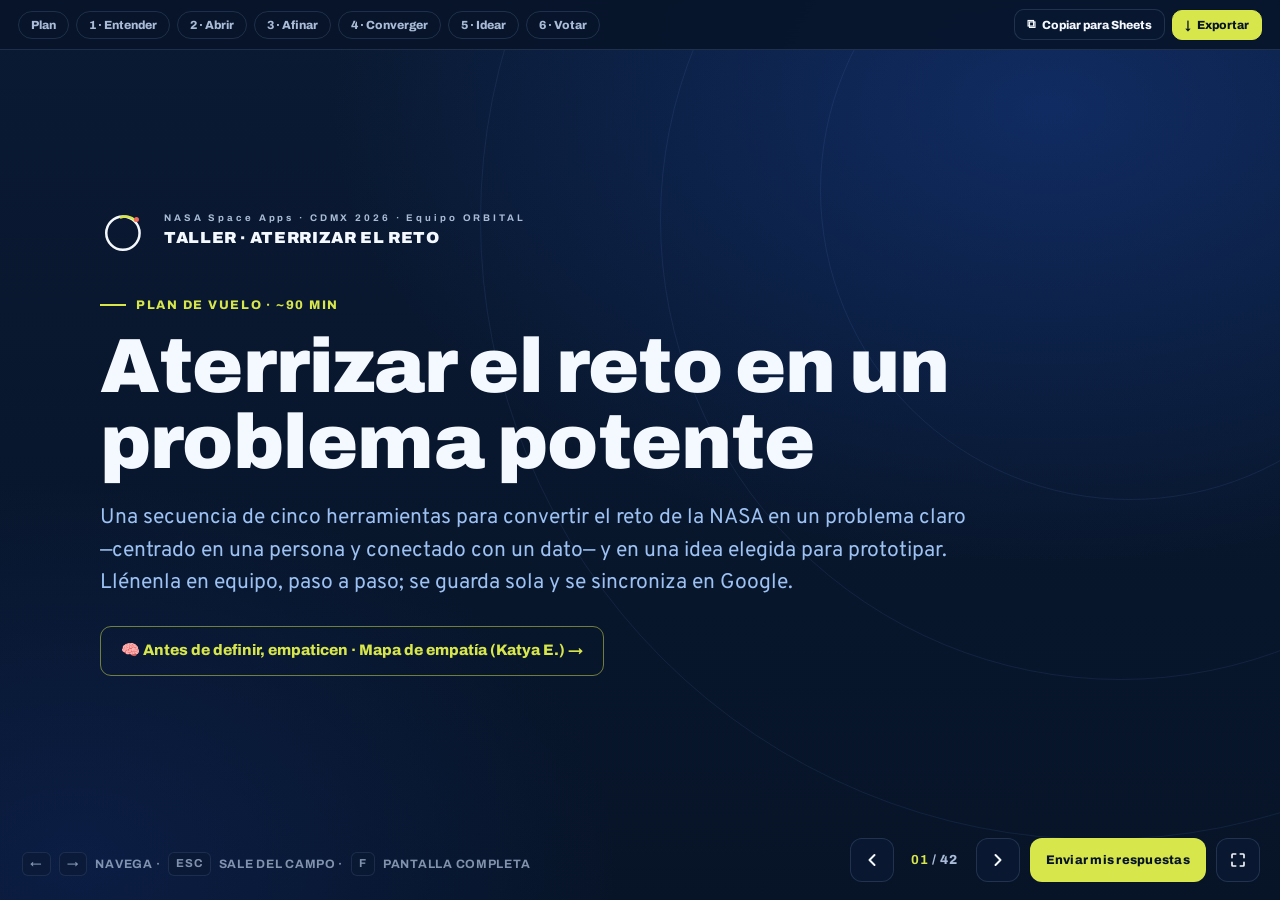
==== commit bfd2f9c0: "Aterrizar: fase Converger con voto de equipo (vote.js reutilizable) - Nuevo vote.js: módulo reutiliz" ====
--- a/aterrizar.html
+++ b/aterrizar.html
@@ -273,6 +273,7 @@
     <button type="button" class="tchip hideM" data-goto="p3" data-step="3">3 · Afinar</button>
     <button type="button" class="tchip hideM" data-goto="p4" data-step="4">4 · Converger</button>
     <button type="button" class="tchip hideM" data-goto="p5" data-step="5">5 · Idear</button>
+    <button type="button" class="tchip hideM" data-goto="p-converge" data-step="6">6 · Votar</button>
     <span class="sp"></span>
     <span class="saved" id="savedMsg">Guardado ✓</span>
     <button type="button" class="tb" id="copyBtn" title="Copiar todo en formato tabla para pegar en Google Sheets">⧉<span class="tl"> Copiar para Sheets</span></button>
@@ -521,6 +522,19 @@
         <div><div class="lb">Idea con la que seguimos</div><textarea data-k="final_idea" placeholder="La combinación / idea elegida para prototipar…"></textarea></div>
         <div><div class="lb">¿Por qué se puede prototipar en un día?</div><textarea data-k="final_why" placeholder="Qué es lo mínimo que mostraríamos en la demo…"></textarea></div>
       </div>
+    </div>
+  </section>
+
+  <!-- CONVERGER · VOTO DE EQUIPO -->
+  <section class="slide" id="p-converge" data-step="6">
+    <div class="sin">
+      <span class="numtag">Converger</span>
+      <div class="eyebrow r" style="--d:.05s">Voto de equipo</div>
+      <h2 class="title r" style="--d:.1s">Converjan en una sola</h2>
+      <p class="sub r" style="--d:.16s">Cada quien escribió su versión. Aquí el equipo <b>propone y vota</b> para quedarse con <b>una</b> pregunta guía y <b>una</b> idea a prototipar. Reparten <span class="hl">3·2·1</span> puntos; no pueden votar su propia propuesta. Pongan su nombre (⚙️) para participar.</p>
+      <div class="r" style="--d:.22s;margin-top:22px" id="voteHmw"></div>
+      <div class="r" style="--d:.28s;margin-top:30px" id="voteIdea"></div>
+      <div class="btnrow r" style="--d:.34s;margin-top:26px"><button type="button" class="ghostlink" data-goto="done">Terminar →</button></div>
     </div>
   </section>
 
@@ -615,6 +629,7 @@
 <div class="hint-key" id="keyhint"><kbd>←</kbd><kbd>→</kbd> navega · <kbd>Esc</kbd> sale del campo · <kbd>F</kbd> pantalla completa</div>
 
 <script src="sync.js"></script>
+<script src="vote.js"></script>
 <script>
 /* ---------- data model ---------- */
 var CANVAS = [
@@ -1059,6 +1074,27 @@
   Sync.onContext(function(){ firstPull=true; pull(); });
   setInterval(pull, 8000);
 })();
+
+/* ---------- convergencia: voto de equipo (vote.js) ---------- */
+(function(){
+  if(!window.VoteWidget) return;
+  function seedHmw(){
+    var k=window._elegida||'';
+    if(k){ var v=(document.querySelector('[data-k="hmw_'+k+'"]')||{}).value||''; if(v.trim()) return v.trim(); }
+    var found='';
+    CANVAS.forEach(function(f){ if(found) return; var v=(document.querySelector('[data-k="hmw_'+f.k+'"]')||{}).value||''; if(v.trim()) found=v.trim(); });
+    return found;
+  }
+  function seedIdea(){ return ((document.querySelector('[data-k="final_idea"]')||{}).value||'').trim(); }
+  VoteWidget({ tool:'aterrizar', group:'hmw', mount:document.getElementById('voteHmw'),
+    title:'① La pregunta guía del equipo',
+    prompt:'Propón tu “¿Cómo podríamos…?” (viene prellenada tu elegida del paso 4) y voten cuál será la del equipo.',
+    placeholder:'¿Cómo podríamos…?', seed:seedHmw });
+  VoteWidget({ tool:'aterrizar', group:'idea', mount:document.getElementById('voteIdea'),
+    title:'② La idea a prototipar',
+    prompt:'Propón la idea con la que seguirías y voten la ganadora para el prototipo.',
+    placeholder:'La idea / combinación a prototipar…', seed:seedIdea });
+})();
 </script>
 </body>
 </html>
